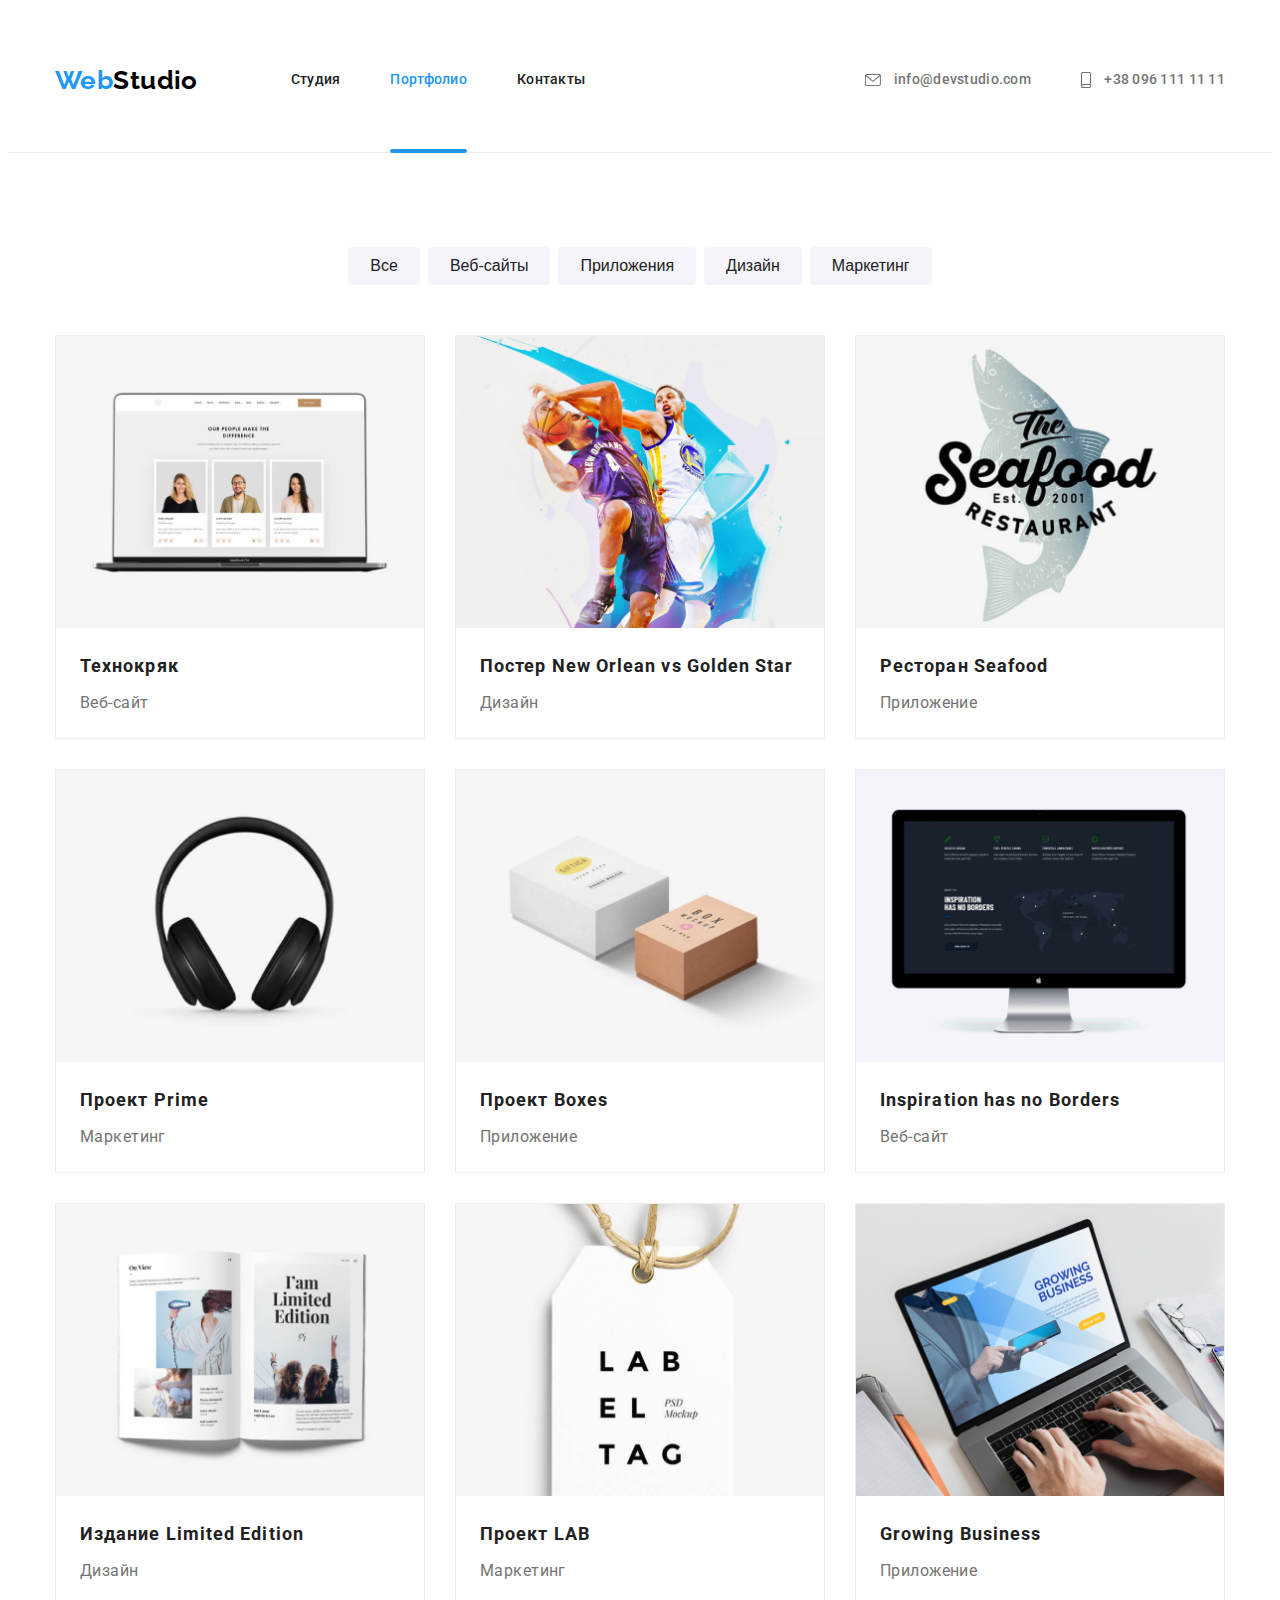
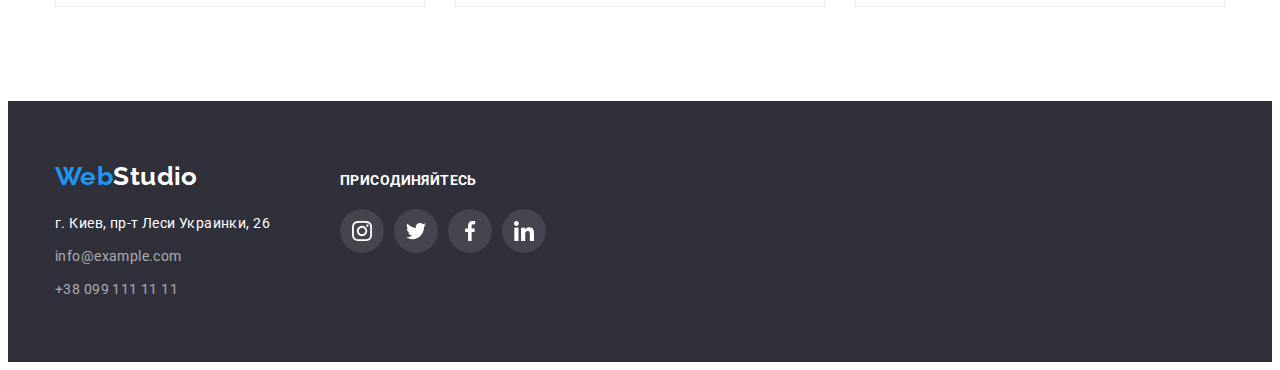
==== portfolio.html @ 83161f33 "1406" ====
<!DOCTYPE html>
<html lang="ru">
<head>
    <meta charset="UTF-8">
    <meta http-equiv="X-UA-Compatible" content="IE=edge">
    <meta name="viewport" content="width=device-width, initial-scale=1.0">
    <title>portfolio</title>

    <link href="https://fonts.googleapis.com/css2?family=Raleway:wght@700&family=Roboto:wght@400;500;700;900&display=swap" rel="stylesheet">

    <link rel="stylesheet" href="https://cdnjs.cloudflare.com/ajax/libs/modern-normalize/1.1.0/modern-normalize.min.css"
     integrity="sha512-wpPYUAdjBVSE4KJnH1VR1HeZfpl1ub8YT/NKx4PuQ5NmX2tKuGu6U/JRp5y+Y8XG2tV+wKQpNHVUX03MfMFn9Q==" crossorigin="anonymous" referrerpolicy="no-referrer" /> 
     
    <link rel="stylesheet" href="./css/style.css">
     
</head>
<body class="body">
    <header class="header">
        <div class="container container-nav">
            <nav class="header-nav" >
             <!--Навигация на другие страницы-->
                 <a href="./index.html" class="logo ">Web<Span class="logo-two ">Studio</Span></a>
                <ul class="list-cont site-nav ">
                    <li class="item ">
                        <a class="link  list" href="./index.html"> Студия </a></li>                      
                    
                    <li class="item current">
                        <a  class="link list" href="./portfolio.html"  >Портфолио</a></li>
                    
                    <li class="item">
                        <a class="link list" href=""  >Контакты</a></li>
                </ul>
            </nav>
                <ul class="list-cont site-nav">
                    <li class="cont">
                        <a href="mailto:info@devstudio.com" class="col cont-link">
                          <svg class="cont-icon"  width="16" height="12">
                            <use href="./image/icons.svg/symbol-defs.svg#icon-envelope"></use></svg>
                            info@devstudio.com</a></li>
                        
                    <li class="cont"><a href="tel:+380961111111" class=" col cont-link">
                        <svg class="cont-icon"  width="10" height="16">
                             <use href="./image/icons.svg/symbol-defs.svg#icon-phone"></use></svg>
                   
                       +38 096 111 11 11</a></li>
                </ul>
        </div>
    </header>
        
    <main>
        <section class="section">
            <div class="container">
            <!--Список работ-->
                <h1 class="visually-hidden">Список работ</h1>
                <ul class="main-btn list">
                    <li class="btn-item">
                        <button type="button" class="portfolio-btn" >Все</button></li>
                    <li class="btn-item">
                        <button type="button" class="portfolio-btn">Веб-сайты</button></li>
                    <li class="btn-item">
                        <button type="button" class="portfolio-btn">Приложения</button></li>
                    <li class="btn-item">
                        <button type="button" class="portfolio-btn">Дизайн</button></li>
                    <li class="btn-item">
                        <button type="button" class="portfolio-btn">Маркетинг</button></li>
                </ul>
            <!--Примеры и проекты-->
                <ul class="portfolio list">
                    <li class="item-potfolio">
                        <a href="/" class="img-portf" > 
                            <div class="thumb">
                            <img src="./image/img_ht2_1.jpg"  alt="Технокряк" width="370" height="294">
                                <div class="portfolio-overlay">
                                    <p> Ресурс предлагает комплексные предложения с разным уровнем функционала и сервисов. 
                                    Все это позволит посетителю получить исчерпывающие сведения о компании или частном лице.</p>
                                </div>
                            </div>                         
                                <div class="text-div">
                                    <h2 class="name-work">Технокряк</h2>
                                    <p class="name-add">Веб-сайт </p> 
                                </div>
                        </a>
                    </li>
                    <li class="item-potfolio">
                        <a href="" class="img-portf"> 
                            <div class="thumb">
                            <img  src="./image/img_ht2_2.jpg "  alt="Постер New Orlean vs Golden Star" width="370" height="294">
                            <div class="portfolio-overlay">
                                <p> Ресурс предлагает комплексные предложения с разным уровнем функционала и сервисов. 
                                Все это позволит посетителю получить исчерпывающие сведения о компании или частном лице.</p>
                            </div>
                        </div>
                            <div class="text-div">
                                <h2 class="name-work">Постер New Orlean vs Golden Star</h2>
                                <p class="name-add">Дизайн</p>
                            </div>
                        </a>
                    </li>
                    <li class="item-potfolio">
                        <a href="" class="img-portf"> 
                            <div class="thumb">
                            <img  src="./image/img_ht2_3.jpg"  alt="Ресторан Seafood" width="370" height="294">
                            <div class="portfolio-overlay">
                                <p> Ресурс предлагает комплексные предложения с разным уровнем функционала и сервисов. 
                                Все это позволит посетителю получить исчерпывающие сведения о компании или частном лице.</p>
                            </div>
                            <div class="text-div">
                                <h2 class="name-work">Ресторан Seafood</h2>
                                <p class="name-add">Приложение</p>
                            </div>
                        </div>
                    </a>
                    </li>
                    <li class="item-potfolio">
                        <a href="" class="img-portf">   
                            <div class="thumb">                            
                            <img  src="./image/img_ht2_4.jpg"  alt="Проект Prime" width="370" height="294">
                            <div class="portfolio-overlay">
                                <p> Ресурс предлагает комплексные предложения с разным уровнем функционала и сервисов. 
                                Все это позволит посетителю получить исчерпывающие сведения о компании или частном лице.</p>
                            </div>
                            <div class="text-div">
                                <h2 class="name-work">Проект Prime</h2>
                                <p class="name-add">Маркетинг</p> 
                            </div>
                        </div>
                        </a>
                    </li>
                    <li class="item-potfolio">
                        <a href="" class="img-portf">
                            <div class="thumb">                            
                            <img  src="./image/img_ht2_5.jpg"  alt="Проект Boxes" width="370" height="294">
                            <div class="portfolio-overlay">
                                <p> Ресурс предлагает комплексные предложения с разным уровнем функционала и сервисов. 
                                Все это позволит посетителю получить исчерпывающие сведения о компании или частном лице.</p>
                            </div>
                            <div class="text-div">
                                <h2 class="name-work">Проект Boxes</h2>
                                <p class="name-add">Приложение</p> 
                            </div>
                        </div>
                    </a>
                    </li>
                    <li class="item-potfolio">
                        <a href="" class="img-portf">  
                            <div class="thumb">                            
                            <img  src="./image/img_ht2_6.jpg"  alt="Inspiration has no Borders" width="370" height="294">
                            <div class="portfolio-overlay">
                                <p> Ресурс предлагает комплексные предложения с разным уровнем функционала и сервисов. 
                                Все это позволит посетителю получить исчерпывающие сведения о компании или частном лице.</p>
                            </div>
                            <div class="text-div">
                                <h2 class="name-work">Inspiration has no Borders</h2>
                                <p class="name-add">Веб-сайт</p> 
                        </div>
                    </div>
                    </a>
                    </li>
                    <li class="item-potfolio">
                        <a href="" class="img-portf">  
                            <div class="thumb">                            
                            <img  src="./image/img_ht2_7.jpg"  alt="Издание Limited Edition" width="370" height="294">
                            <div class="portfolio-overlay">
                                <p> Ресурс предлагает комплексные предложения с разным уровнем функционала и сервисов. 
                                Все это позволит посетителю получить исчерпывающие сведения о компании или частном лице.</p>
                            </div>
                            <div class="text-div">
                                <h2 class="name-work">Издание Limited Edition</h2>
                                <p class="name-add">Дизайн</p>
                            </div>
                        </div>
                        </a>
                    </li>
                    <li class="item-potfolio">
                        <a href="" class="img-portf">  
                            <div class="thumb">                            
                            <img  src="./image/img_ht2_8.jpg"  alt="Проект LAB" width="370" height="294">
                            <div class="portfolio-overlay">
                                <p> Ресурс предлагает комплексные предложения с разным уровнем функционала и сервисов. 
                                Все это позволит посетителю получить исчерпывающие сведения о компании или частном лице.</p>
                            </div>
                            <div class="text-div">
                                <h2 class="name-work">Проект LAB</h2>
                                <p class="name-add">Маркетинг</p> 
                            </div>
                            </div>
                        </a>
                    </li>
                    <li class="item-potfolio">
                        <a href="" class="img-portf">  
                            <div class="thumb">                            
                            <img  src="./image/img_ht2_9.jpg"  alt="Growing Business" width="370" height="294">
                            <div class="portfolio-overlay">
                                <p> Ресурс предлагает комплексные предложения с разным уровнем функционала и сервисов. 
                                Все это позволит посетителю получить исчерпывающие сведения о компании или частном лице.</p>
                            </div>
                            </div>
                            <div class="text-div">
                                <h2 class="name-work">Growing Business</h2>
                                <p class="name-add">Приложение</p> 
                            </div>
                    </a>
                    </li>
                </ul>
            </div>
        </section>
        
       
    </main>
   <!--Подвал страницы-->
       <footer class="footer">
        <div class="container">
             <div class="footer-left">
                <a class="logo-foot" href="/" >Web<Span class="logo-thre">Studio</Span></a>
                  <address>
                     <ul class="foot list">
                         <li class="foot-item foot-one"><a href="https://goo.gl/maps/aNRmM5jgGCXuYNQ1A" target="_blank" rel="noopener nofollow noreferrer"
                          class="footer-link link">г. Киев, пр-т Леси Украинки, 26</a></li>
                         <li class="cont-link foot-item"><a class="cont-add" href="mailto:info@example.com" >info@example.com</a></li>
                         <li class="cont-link foot-item"><a class="cont-add" href="tel:+380991111111" >+38 099 111 11 11</a></li>          
                     </ul>
                 </address> 
             </div>
             <div class="footer-right">
                 <h3 class="footer-title">ПРИСОДИНЯЙТЕСЬ</h3>
                 <ul class="footer-soc-list list">
                     <li class="footer-soc-link">
                         <svg class="footer-soc-icon" width="20" height="20">
                             <use href="./image/icons.svg/symbol-defs.svg#icon-instagram"></use>
                         </svg>
                     </li>
                     <li class="footer-soc-link">
                         <svg class="footer-soc-icon" width="20" height="20">
                             <use href="./image/icons.svg/symbol-defs.svg#icon-twitter"></use>
                         </svg>
                     </li>
                     <li class="footer-soc-link">
                         <svg class="footer-soc-icon" width="20" height="20">
                             <use href="./image/icons.svg/symbol-defs.svg#icon-fb"></use>
                         </svg>
                     </li>
                     <li class="footer-soc-link">
                         <svg class="footer-soc-icon" width="20" height="20">
                             <use href="./image/icons.svg/symbol-defs.svg#icon-linkedin"></use>
                         </svg>
                     </li>
                 </ul>
                 
             </div>
        </div>
       
     </footer>
</body>
</html>
---- css/style.css ----
:root {
    --main-title-color:#212121;
    --two-title-color:#FFFFFF;
    --main-btn-color:#FFFFFF;
    --accent-color:#2196F3;
    --primary-text-color:#757575;
    --foot-cont:rgba(255, 255, 255, 0.6);
    --effect-color: #2F303A;
    --btn-comand:#F5F4FA ;
    --card-portfol:#eeeeee;
}
li {
    list-style-type: none;
}

ul {
    margin: 0;
    padding: 0;
    list-style: none;
}

img {
    display: block;
    max-width: 100%;
    height: auto;
    
}

h1, h2, h3, h4, h5, h6, p {
    margin-top: 0;
    margin-bottom: 0;
}

html {
    box-sizing: border-box;
}

*,
*::before,
*::after {
    box-sizing: inherit;
}
    
.body {
    font-family: "Roboto", sans-serif;
    letter-spacing: 0.03em;
    font-size: 14px;
    color: var(--main-title-color);
    background-color: var(--main-btn-color);
 }

.header{
    background: var(--main-btn-color);
    list-style-type: none;
    border-bottom: 1px solid #ECECEC;
    
}
a {
    text-decoration: none;
    font-style: normal;}

.logo {
    font-family:'Raleway', sans-serif;
    font-weight:700;
    font-size: 26px;
    line-height: 1.19; 
    color: var(--accent-color);
    margin-right: 93px;
    
}
.logo-two {
    color: black;
}
.logo-thre{
    color:var(--two-title-color);
}

.list{
    /*text-decoration: none;*/
    margin: 0px;
   /* list-style: none;*/
    
}
.list-cont{
    font-weight: 500;
    line-height: 1.14;
    letter-spacing: 0.02em;
    text-decoration: none;
    margin: 0px;
}
.item{
    color:var(--main-title-color);
    margin: 0px;
    padding-top: 32px;
    padding-bottom: 32px;
}

.site-nav .link.current {
    position: relative;
    color: var(--accent-text-color);
}
.site-nav .link.current::after {
    content: '';
    position: absolute;
    width: 100%;
    height: 4px;
    background-color: var(--accent-text-color);
    border-radius: 2px;
    left: 0;
    bottom: 0;
  }
  
  .site-nav .link {
    display: block;
    padding-top: 32px;
    padding-bottom: 32px;
    color: var(--primary-text-colour);
    font-weight: 500;
    font-size: 14px;
    line-height: 1.14;
    letter-spacing: 0.02em;
    transition: color var(--timing-function) var(--cubic);
}

/*сыслку делаем синей и основной*/
.item:hover,
.item:focus,
.current {
    color: var(--accent-color);
    position: relative;
}

.current::after {
    content: "";
    position: absolute;
    left: 0;
    bottom: -1px;
    width: 100%;
    height: 4px;
    background: var(--accent-color);
    border-radius: 2px;
}
.col-one{
    color: var(--accent-color);
}
.col {
    color: var(--primary-text-color) ;
}

/*спрятали заголовок список работ*/
.visually-hidden {
    position: absolute;
    white-space: nowrap;
    width: 1px;
    height: 1px;
    overflow: hidden;
    border: 0;
    padding: 0;
    clip: rect(0 0 0 0);
    clip-path: inset(50%);
    margin: -1px;
}

.main-effect { 
    /*background-color:var(--effect-color);*/
    background-image: linear-gradient( to right, rgba(47, 48, 58, 0.4), 
    rgba(47, 48, 58, 0.4)) ,
    url(../image/hero.svg);
    background-repeat: no-repeat;
    background-position: center;
    background-size: cover;
    padding: 200px 0px;
    margin:0 auto;
    text-align: center;   
    max-width: 1600px;
    height: 600px;
}
.main-head{
    font-weight: 900;
    font-size: 44px;
    line-height: 1.36;
    letter-spacing: 0.06em;
    color: var(--two-title-color);
    margin-bottom: 30px;
}
.hero-btn {
    background: #2196f3;
    box-shadow: 0px 4px 4px rgb(0 0 0 / 15%);
    border-radius: 4px;
    border: none;
    font-family: 'Roboto';
    font-style: normal;
    font-weight: 700;
    font-size: 16px;
    line-height: 1.87;
    letter-spacing: 0.06em;
    cursor: pointer;
    width: 200px;
    height: 50px;
    color: var(--two-title-color);
   
}
.btn-item{
    font-weight: 700;
    font-size: 16px;
    line-height: 1.87;
    letter-spacing: 0.06em;
    color:var(--two-title-color);
    text-align: center;
}
.btn-item:not(:last-child) {
padding-right: 8px;}

.main-btn {
    list-style: none;
    display: flex;
    justify-content: center;
    margin-bottom: 50px;
} 

.cursor:hover
.cursor:focus {
    box-shadow: 0px 4px 4px 0px #00000026;
}
.type-name{
    font-weight: 700;
    font-size: 14px;
    line-height: 1.14;
    letter-spacing: 0.03em;
    color:var(--main-title-color);  
    margin-bottom: 10px;
   /* margin: 0 auto;*/
}
.type-text {
    font-size: 14px;
    line-height: 1.71;
    color: var(--primary-text-color);
    width: 270px;
}
.task,  .comand, .client {
    font-weight: 700;
    font-size: 36px;
    line-height: 1.17;
    color: var(--main-title-color);
    /*text-align: center;*/
}
.back {
    background-color: var(--btn-comand);
}

.comand-name {
    font-weight: 500;
    font-size: 16px;
    line-height: 1.18; 
    color: var(--main-title-color);
    margin-bottom: 10px;
    text-align: center;
    /*margin: 0px;*/
}
.comand-position {
    font-size: 16px;
    line-height: 1.18;
    color: var(--primary-text-color);
    margin-bottom: 16px;
}

.cont-link:hover ,
.cont-link:focus{
    color: var(--accent-color);
}
.button {
    cursor: pointer;}


.name-add{
    font-size: 16px;
    line-height: 1.87;
    color: var(--primary-text-color);
    /*margin: 0px;*/
}
.name-work{
    font-weight: 700;
    font-size: 18px;
    line-height: 2;
    letter-spacing: 0.06em;
    color: var(--main-title-color);
    /*margin: 0px;*/
    margin-bottom: 4px;
}
.name-button{
    font-weight: 500;
    font-size: 16px;
    line-height: 1.62;
    color: var(--main-title-color);
    cursor: pointer;
    background-color: var(--btn-comand);
    border-radius: 4px;
    padding: 6px 22px;
}
.name-button:hover,
.name-button:focus {
background-color: var(--accent-color);
color:var(--two-title-color);
}


.logo-footer span {
    color:var(--main-title-color);
}

.adress {
    font-style: normal;
    line-height: 1.71;
    color: var(--accent-color);
}

.adress-contact {
    line-height: 1.71;   
    color: var(--primary-text-color);
}
.style{
    font-style:normal; /*убрали курсив*/
}
.footer{
    background-color:var(--effect-color);
  /*  padding:0px 0;
    margin:0px ; */
    padding-top: 60px;
    padding-bottom: 60px;
}
.footer .container{
    display: flex;
    align-items: baseline;
}

.foot{
    /*font-size: 14px;*/
    line-height: 1.71;
    text-decoration: none;
}
.footer-link {
    color: var(--two-title-color);
}
.logo-foot{
    font-family:'Raleway', sans-serif;
    font-weight:700;
    font-size: 26px;
    line-height: 1.19; 
    color: var(--accent-color);
}
.cont-add{
    color:var(--foot-cont);
    margin: 0px;
    /*margin-bottom: 20px;*/
}
.container{
    width: 1200px;
    margin: 0 auto;
    margin-left: auto;
    margin-right: auto;
    /*align-items: center;*/
    padding-left: 15px;
    padding-right: 15px;
}
.container-nav{
    display: flex;
}
.header-nav{
    display: flex;
    align-items: center;
    margin-right: auto;
}
.site-nav{
    display: flex;
    align-items: center;
    padding: 0px;
    margin: 0px;
}

.header-link {
    position: relative;
}

.header-link.current::after {
    content: '';
    position: absolute;
    left: 0;
    bottom: 0;
    display: block;
    width: 100%;
    height: 4px;
    background-color: var(--accent-color);
    border-radius: 2px;
    /* transition-property: opacity; */
    /* transition-property: transform;
    transition-duration: 250ms;
    transition-timing-function: cubic-bezier(0.4, 0, 0.2, 1); */
    /* opacity: 0; */
    /* transform: scaleX(0) */
}
.item:not(:last-child) {
    margin-right: 50px;
}
.cont{
    margin-top: 32px;
    margin-bottom: 32px;
    /*padding-left: 40px;*/
}
.cont+.cont{ 
    margin-left: 50px;
}
ul {
    display: block;
    list-style-type: disc;
    margin-block-start: 1em;
    margin-block-end: 1em;
    margin-inline-start: 0px;
    margin-inline-end: 0px;
   /* padding-inline-start: 40px;*/
}
.section{
    display: block;
    padding-top: 94px;
    padding-bottom: 94px;
}
.card-set{
    /*padding: 0;
    margin: 0;
    list-style: none;*/
    display: flex;
}
.aside-item:not(:last-child) {
    margin-right: 30px;
}
.aside-icon{
    width: 270px;
    height: 120px;
    background-color: #F5F4FA;
    margin-bottom: 30px;
    display: flex;
    align-items: center;
    justify-content: center;
}

.section-about{
    padding-top: 0px;
}
.about-task{
    margin: 0px;
    margin-bottom: 50px;
    text-align: center;
    margin-left:auto ;
    margin-right:auto;
}
.about-img {
    display: flex;
     padding-inline-start: 0;
    justify-content: space-between;
}
.list-img:not(:last-child) {
    margin-right: 30px;
    display: flex;
}

.list-img {
    position: relative;
}
 
.about-item-text {
    position: absolute;
    bottom: 0;
    left: 0;
    width: 100%;
    height: 70px;
    padding-top: 27px;
    padding-bottom: 27px;
    background-color: rgba(47, 48, 58, 0.8);
    font-weight: 700;
    text-align: center;
    text-transform: uppercase;
    color:var(--two-title-color);
}
.team{
    background-color:var(--btn-comand);
}

.comand{
    margin: 0;
    margin-bottom: 50px;
}
.comand-about{
    /*margin-left:auto ;
    margin-right:auto;*/
    text-align: center
}
.comand-list {
    display: flex;
    /*margin: 0;*/
    padding-inline-start: 0px;
}

.team-list:not(:last-child) {
    margin-right: 30px;

}
.photo-team {
    display: block;
    height: auto;}
.team-div{
    padding-top: 30px;
    padding-bottom: 30px;
}
.team-img{
    background:var(--two-title-color);
    box-shadow: 0px 1px 3px rgb(0 0 0 / 12%), 0px 1px 1px rgb(0 0 0 / 14%), 0px 2px 1px rgb(0 0 0 / 20%);
    border-radius: 0px 0px 4px 4px;
    text-align: center;
     /*border: 1px solid #c5c5c5;
    border-top: 0px;*/
}
.team-soc-link:hover,
.team-soc-link:focus {
    background-color: var(--accent-color);
    fill: var(--text-white);
}


.foot-one{
    margin-top: 20px;}

.foot-item:not(:last-child) {
    margin-bottom: 9px;}

/* ---------------PORTFOLIO_____*/
.portfolio{
    display: flex;
    flex-wrap: wrap;
    padding-inline-start: 0;
    margin-right:-30px;
    margin-bottom:-30px;
}
.btn-item {
    padding: 0;
}
.item-potfolio{
    /*position: relative;*/
    display: flex;
    width: 370px;
    height: 404px;
    left: 215px;
    top: 262px;
    
    background: var(--two-title-color);
    border: 1px solid var(--card-portfol);
}

.item-potfolio{
    margin-right: 30px;
    margin-bottom: 30px;   
    transition-property: box-shadow;
    transition-duration: 250ms;
    transition-timing-function: cubic-bezier(0.4, 0, 0.2, 1);
}

.img-portf{
    width: 100%;
}
.thumb {
    display: block;
    position: relative;
    overflow: hidden;
}

.portfolio-overlay{
    position: absolute;
    top: 0;
    left: 0;
    width: 100%;
    height: 100%;
    padding: 63px 24px;
    display: flex;
    align-items: center;
    justify-content: center;
    font-weight: 400;
    font-size: 18px;
    line-height: 1.56;
    color: var(--main-btn-color);
    background-color: hsla(207, 90%, 54%, 0.9);
    transform: translateY(100%);
    transition: transform 250ms cubic-bezier(0.4, 0, 0.2, 1);
}
.img-portf:focus .portfolio-overlay,
.img-portf:hover .portfolio-overlay{
    transform: translateY(0);
}


.text-div{
    padding: 20px 24px;
}
.portfolio-btn{
    font-weight: 500;
    font-size: 16px;
    line-height: 1.62;
    color: var(--main-title-color);
    cursor: pointer;
    background-color: var(--btn-comand);
    border-radius: 4px;
    padding: 6px 22px;
    border: none;
}
.portfolio-btn:hover,
.portfolio-btn:focus {
background-color: var(--accent-color);
color:var(--two-title-color);
}

.item-potfolio:hover {

box-shadow: 0px 1px 1px rgba(0, 0, 0, 0.12),
        0px 4px 4px rgba(0, 0, 0, 0.06),
        1px 4px 6px rgba(0, 0, 0, 0.16);;

}
.portfolio-projects-link img {
    display: block;
}


/*------4-----*/
.client-title{
    font-weight: 700;
    font-size: 36px;
    line-height: 1.16;
    text-align: center;
    color: var(--main-title-color);
}

.client-list{
    display: flex;
    padding-inline-start: 0;
    justify-content: center;
}
.client-item:not(:last-child){
   margin-right: 30px; 
}
.client-link{
    width: 170px;
    height: 92px;
    display: flex;
    align-items: center;
    justify-content: center;
    border: 1px solid #afb1b8;
    border-radius: 4px;
    cursor: pointer;
    fill: #AFB1B8;;
}

.client-link:hover,
.client-link:focus{
    border: 1px solid #2196F3;
    fill: #2196F3;
}

.cont-icon{
    /*display: block;*/
    margin-right: 10px;
    fill:currentColor;
}
/*-----------4 HT------*/
.team-soc-list {
    display: flex;
    justify-content: center;
}
.team-soc-item {
    margin-right: 10px;
    background-color: rgba(255, 255, 255, 0.1);
    border-radius: 50%;
}

.team-soc-item {
    width: 44px;
    height: 44px;
    margin-right: 10px;
}

.team-soc-link {
    width: 44px;
    height: 44px;
    border-radius: 50%;
    display: flex;
    align-items: center;
    justify-content: center;
    fill: #AFB1B8;
}

.team-soc-link:not(:last-child){
    margin-right: 10px;
}

.team-soc-link:hover,.team-soc-icon:hover,
.team-soc-link:focus,.team-soc-icon:focus{
   background-color:  #2196F3;
    fill:var(--main-btn-color)
}

.cont-icon {
    vertical-align: middle;
    margin-right: 10px;
    fill: currentColor;
}

.client-item {
    flex-basis: calc(100% / 6 - 30px);
}
.footer-right {
    margin-left: 70px;
}

.footer-title {
    font-style: normal;
    font-weight: 700;
    font-size: 14px;
    line-height: 1.14;
    letter-spacing: 0.03em;
    text-transform: uppercase;
    color: var(--two-title-color);
    margin-bottom: 20px;
}
.footer-soc-list {
    display: flex;
}
.footer-soc-item {
    width: 44px;
    height: 44px;
    margin-right: 10px;
    background-color: rgba(255, 255, 255, 0.1);
    border-radius: 50%;
}

.footer-soc-link:hover,
.footer-soc-link:focus {
    background-color:var(--accent-color);
    cursor: pointer;
  
}
.footer-soc-item {
    width: 44px;
    height: 44px;
    margin-right: 10px;
}
.footer-soc-link {
    width: 44px;
    height: 44px;
    border-radius: 50%;
    display: flex;
    align-items: center;
    justify-content: center;
    fill: var(--main-btn-color);
    background-color: rgba(255, 255, 255, 0.1);
        ;
}
.footer-soc-link:not(:last-child)
 {
    margin-right: 10px;
}
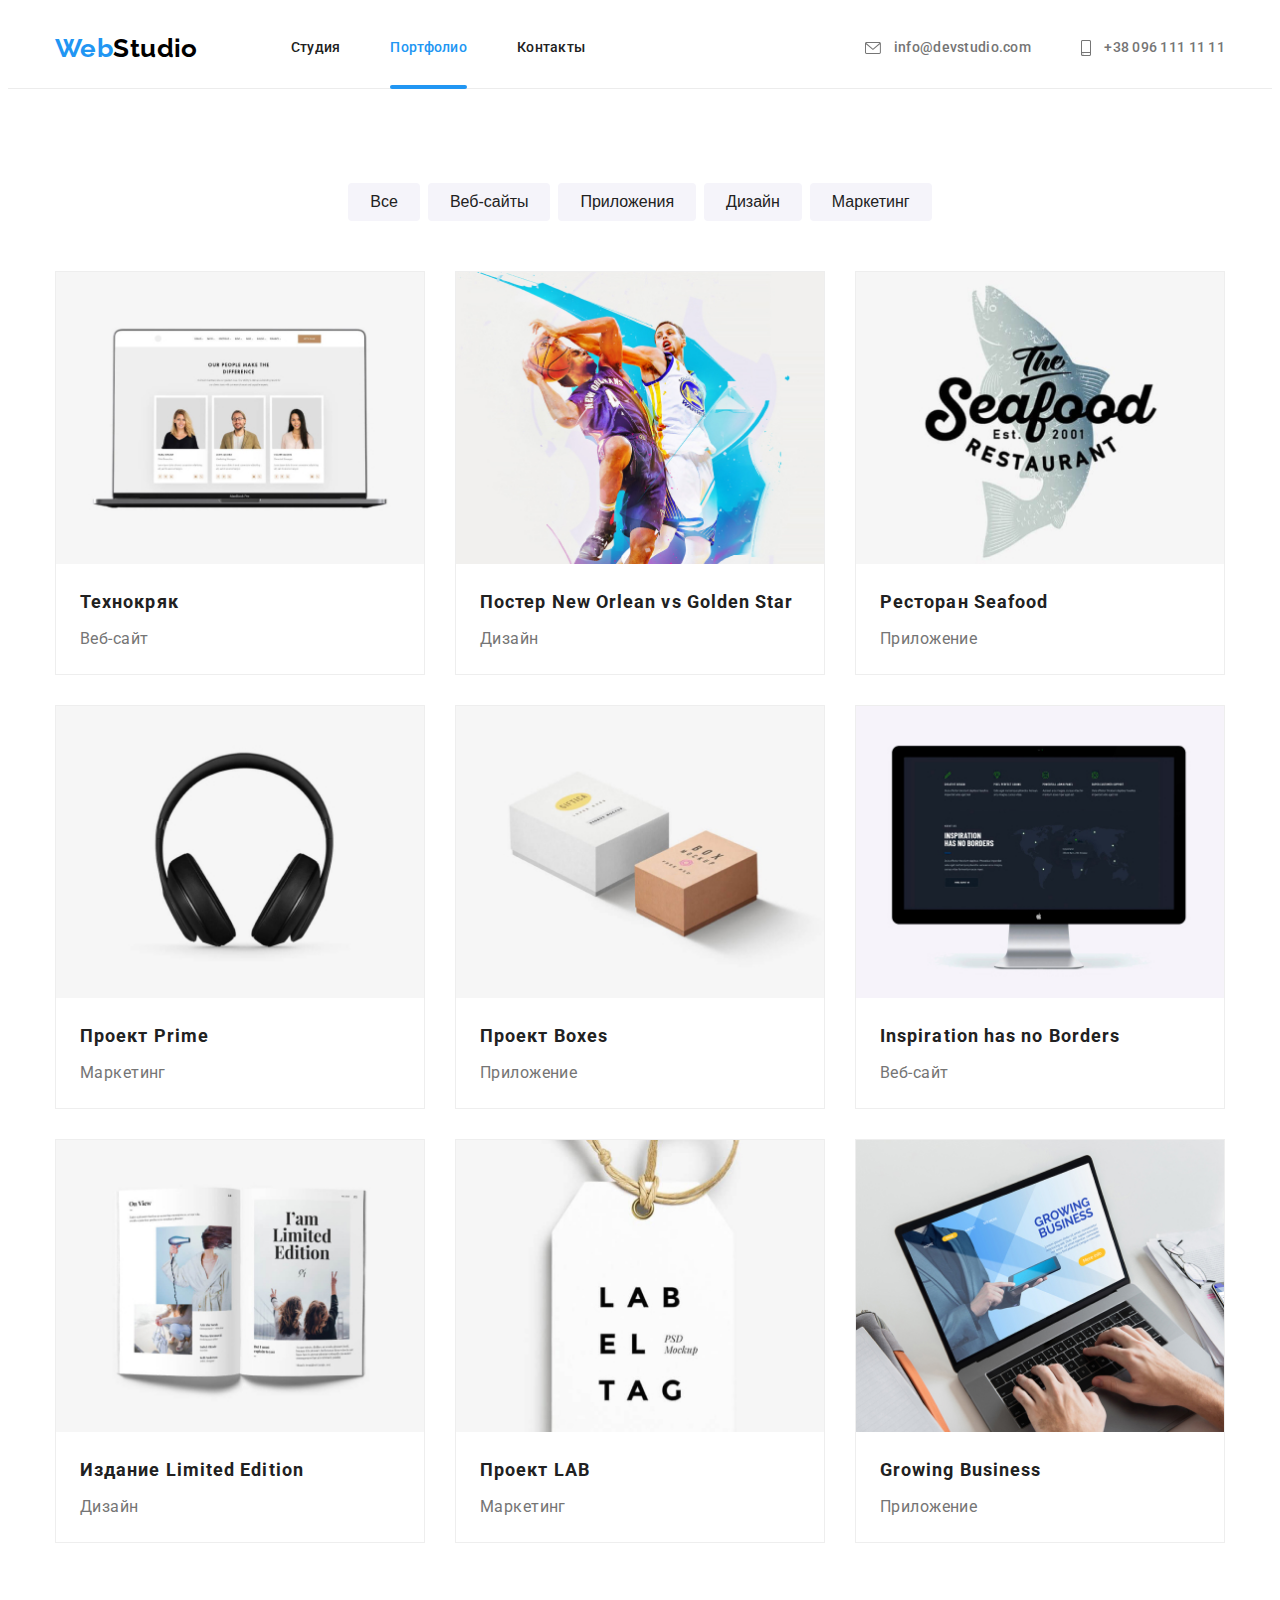
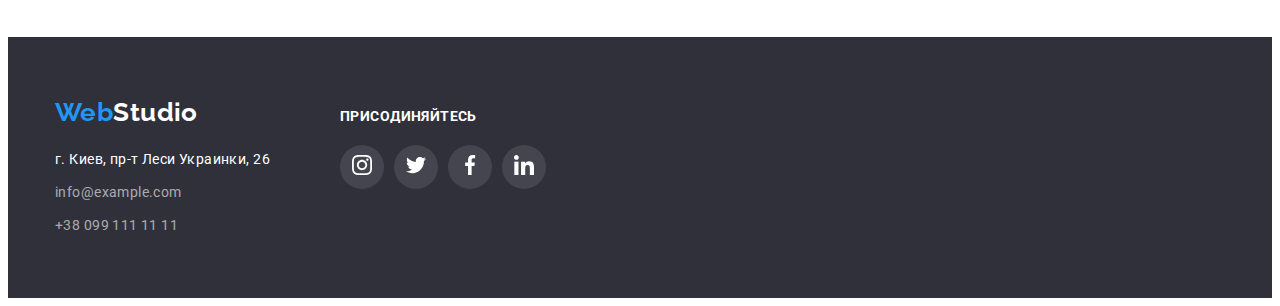
==== commit 1ea502d0: "19061" ====
--- a/portfolio.html
+++ b/portfolio.html
@@ -104,12 +104,12 @@
                                 <p> Ресурс предлагает комплексные предложения с разным уровнем функционала и сервисов. 
                                 Все это позволит посетителю получить исчерпывающие сведения о компании или частном лице.</p>
                             </div>
+                        </div>
                             <div class="text-div">
                                 <h2 class="name-work">Ресторан Seafood</h2>
                                 <p class="name-add">Приложение</p>
                             </div>
-                        </div>
-                    </a>
+                      </a>
                     </li>
                     <li class="item-potfolio">
                         <a href="" class="img-portf">   
@@ -119,11 +119,12 @@
                                 <p> Ресурс предлагает комплексные предложения с разным уровнем функционала и сервисов. 
                                 Все это позволит посетителю получить исчерпывающие сведения о компании или частном лице.</p>
                             </div>
+                        </div>
                             <div class="text-div">
                                 <h2 class="name-work">Проект Prime</h2>
                                 <p class="name-add">Маркетинг</p> 
                             </div>
-                        </div>
+                        
                         </a>
                     </li>
                     <li class="item-potfolio">
@@ -134,11 +135,12 @@
                                 <p> Ресурс предлагает комплексные предложения с разным уровнем функционала и сервисов. 
                                 Все это позволит посетителю получить исчерпывающие сведения о компании или частном лице.</p>
                             </div>
+                        </div>
                             <div class="text-div">
                                 <h2 class="name-work">Проект Boxes</h2>
                                 <p class="name-add">Приложение</p> 
                             </div>
-                        </div>
+                       
                     </a>
                     </li>
                     <li class="item-potfolio">
@@ -149,11 +151,12 @@
                                 <p> Ресурс предлагает комплексные предложения с разным уровнем функционала и сервисов. 
                                 Все это позволит посетителю получить исчерпывающие сведения о компании или частном лице.</p>
                             </div>
+                        </div>
                             <div class="text-div">
                                 <h2 class="name-work">Inspiration has no Borders</h2>
                                 <p class="name-add">Веб-сайт</p> 
-                        </div>
-                    </div>
+                            </div>
+                    
                     </a>
                     </li>
                     <li class="item-potfolio">
@@ -164,11 +167,12 @@
                                 <p> Ресурс предлагает комплексные предложения с разным уровнем функционала и сервисов. 
                                 Все это позволит посетителю получить исчерпывающие сведения о компании или частном лице.</p>
                             </div>
+                        </div>
                             <div class="text-div">
                                 <h2 class="name-work">Издание Limited Edition</h2>
                                 <p class="name-add">Дизайн</p>
                             </div>
-                        </div>
+                        
                         </a>
                     </li>
                     <li class="item-potfolio">
@@ -179,11 +183,12 @@
                                 <p> Ресурс предлагает комплексные предложения с разным уровнем функционала и сервисов. 
                                 Все это позволит посетителю получить исчерпывающие сведения о компании или частном лице.</p>
                             </div>
+                        </div>
                             <div class="text-div">
                                 <h2 class="name-work">Проект LAB</h2>
                                 <p class="name-add">Маркетинг</p> 
                             </div>
-                            </div>
+                        
                         </a>
                     </li>
                     <li class="item-potfolio">
@@ -194,7 +199,7 @@
                                 <p> Ресурс предлагает комплексные предложения с разным уровнем функционала и сервисов. 
                                 Все это позволит посетителю получить исчерпывающие сведения о компании или частном лице.</p>
                             </div>
-                            </div>
+                        </div>
                             <div class="text-div">
                                 <h2 class="name-work">Growing Business</h2>
                                 <p class="name-add">Приложение</p> 
@@ -225,27 +230,34 @@
                  <h3 class="footer-title">ПРИСОДИНЯЙТЕСЬ</h3>
                  <ul class="footer-soc-list list">
                      <li class="footer-soc-link">
-                         <svg class="footer-soc-icon" width="20" height="20">
-                             <use href="./image/icons.svg/symbol-defs.svg#icon-instagram"></use>
-                         </svg>
-                     </li>
-                     <li class="footer-soc-link">
-                         <svg class="footer-soc-icon" width="20" height="20">
-                             <use href="./image/icons.svg/symbol-defs.svg#icon-twitter"></use>
-                         </svg>
-                     </li>
-                     <li class="footer-soc-link">
-                         <svg class="footer-soc-icon" width="20" height="20">
-                             <use href="./image/icons.svg/symbol-defs.svg#icon-fb"></use>
-                         </svg>
-                     </li>
-                     <li class="footer-soc-link">
-                         <svg class="footer-soc-icon" width="20" height="20">
-                             <use href="./image/icons.svg/symbol-defs.svg#icon-linkedin"></use>
-                         </svg>
+                        <a href="" class="social-link">
+                            <svg class="footer-soc-icon" width="20" height="20">
+                                <use href="./image/icons.svg/symbol-defs.svg#icon-instagram"></use>
+                            </svg>
+                        </a>
+                     </li>
+                     <li class="footer-soc-link">
+                        <a href="" class="social-link">
+                            <svg class="footer-soc-icon" width="20" height="20">
+                                <use href="./image/icons.svg/symbol-defs.svg#icon-twitter"></use>
+                            </svg>
+                        </a>
+                     </li>
+                     <li class="footer-soc-link">
+                        <a href="" class="social-link">
+                            <svg class="footer-soc-icon" width="20" height="20">
+                                <use href="./image/icons.svg/symbol-defs.svg#icon-fb"></use>
+                            </svg>
+                        </a>
+                     </li>
+                     <li class="footer-soc-link">
+                        <a href="" class="social-link">                    
+                            <svg class="footer-soc-icon" width="20" height="20">
+                               <use href="./image/icons.svg/symbol-defs.svg#icon-linkedin"></use>
+                            </svg>
+                        </a>
                      </li>
                  </ul>
-                 
              </div>
         </div>
        
--- a/css/style.css
+++ b/css/style.css
@@ -9,7 +9,19 @@
     --effect-color: #2F303A;
     --btn-comand:#F5F4FA ;
     --card-portfol:#eeeeee;
-}
+
+    --box-shadow--accent: 0px 4px 4px rgba(0, 0, 0, 0.25);
+    
+    --set-gap: 30px;
+    --card-shadow: 0px 1px 3px rgba(0, 0, 0, 0.12), 0px 1px 1px rgba(0, 0, 0, 0.14), 0px 2px 1px rgba(0, 0, 0, 0.2);
+    --timing-duration: 250ms;
+    --time-function: cubic-bezier(0.4, 0, 0.2, 1);    
+    --transition-timing-function: cubic-bezier(0.4, 0, 0.2, 1);
+
+
+
+}
+
 li {
     list-style-type: none;
 }
@@ -54,8 +66,8 @@
     background: var(--main-btn-color);
     list-style-type: none;
     border-bottom: 1px solid #ECECEC;
-    
-}
+}
+
 a {
     text-decoration: none;
     font-style: normal;}
@@ -92,15 +104,15 @@
 .item{
     color:var(--main-title-color);
     margin: 0px;
-    padding-top: 32px;
-    padding-bottom: 32px;
+    /*padding-top: 32px;
+    padding-bottom: 32px;*/
 }
 
 .site-nav .link.current {
     position: relative;
     color: var(--accent-text-color);
 }
-.site-nav .link.current::after {
+.header-link.current::after .link.current::after {
     content: '';
     position: absolute;
     width: 100%;
@@ -108,7 +120,7 @@
     background-color: var(--accent-text-color);
     border-radius: 2px;
     left: 0;
-    bottom: 0;
+    bottom: -32px;
   }
   
   .site-nav .link {
@@ -121,6 +133,7 @@
     line-height: 1.14;
     letter-spacing: 0.02em;
     transition: color var(--timing-function) var(--cubic);
+    transition: color 250ms var(--time-function);
 }
 
 /*сыслку делаем синей и основной*/
@@ -146,6 +159,8 @@
 }
 .col {
     color: var(--primary-text-color) ;
+    padding-top: 32px;
+    padding-bottom: 32px;
 }
 
 /*спрятали заголовок список работ*/
@@ -209,6 +224,7 @@
     color:var(--two-title-color);
     text-align: center;
 }
+
 .btn-item:not(:last-child) {
 padding-right: 8px;}
 
@@ -403,10 +419,11 @@
     margin-right: 50px;
 }
 .cont{
-    margin-top: 32px;
-    margin-bottom: 32px;
+    margin-top: 0px;
+    margin-bottom: 0px;
     /*padding-left: 40px;*/
 }
+
 .cont+.cont{ 
     margin-left: 50px;
 }
@@ -516,9 +533,8 @@
     box-shadow: 0px 1px 3px rgb(0 0 0 / 12%), 0px 1px 1px rgb(0 0 0 / 14%), 0px 2px 1px rgb(0 0 0 / 20%);
     border-radius: 0px 0px 4px 4px;
     text-align: center;
-     /*border: 1px solid #c5c5c5;
-    border-top: 0px;*/
-}
+}
+
 .team-soc-link:hover,
 .team-soc-link:focus {
     background-color: var(--accent-color);
@@ -542,6 +558,12 @@
 }
 .btn-item {
     padding: 0;
+}
+.portfolio-btn:hover {
+    box-shadow: 0px 1px 1px rgba(0, 0, 0, 0.12),
+    0px 4px 4px rgba(0, 0, 0, 0.06),
+    1px 4px 6px rgba(0, 0, 0, 0.16);;
+    
 }
 .item-potfolio{
     /*position: relative;*/
@@ -558,9 +580,9 @@
 .item-potfolio{
     margin-right: 30px;
     margin-bottom: 30px;   
-    transition-property: box-shadow;
+    /*transition-property: box-shadow;
     transition-duration: 250ms;
-    transition-timing-function: cubic-bezier(0.4, 0, 0.2, 1);
+    transition-timing-function: cubic-bezier(0.4, 0, 0.2, 1);*/
 }
 
 .img-portf{
@@ -587,7 +609,7 @@
     line-height: 1.56;
     color: var(--main-btn-color);
     background-color: hsla(207, 90%, 54%, 0.9);
-    transform: translateY(100%);
+    transform: translateY(101%);
     transition: transform 250ms cubic-bezier(0.4, 0, 0.2, 1);
 }
 .img-portf:focus .portfolio-overlay,
@@ -609,6 +631,8 @@
     border-radius: 4px;
     padding: 6px 22px;
     border: none;
+    transition: background-color 250ms var(--time-function), color 250ms var(--time-function), box-shadow 250ms var(--time-function);
+    box-shadow 250ms var(--time-function);
 }
 .portfolio-btn:hover,
 .portfolio-btn:focus {
@@ -617,7 +641,6 @@
 }
 
 .item-potfolio:hover {
-
 box-shadow: 0px 1px 1px rgba(0, 0, 0, 0.12),
         0px 4px 4px rgba(0, 0, 0, 0.06),
         1px 4px 6px rgba(0, 0, 0, 0.16);;
@@ -654,7 +677,9 @@
     border: 1px solid #afb1b8;
     border-radius: 4px;
     cursor: pointer;
-    fill: #AFB1B8;;
+    fill: #AFB1B8;
+    transition: color 250ms cubic-bezier(0.4, 0, 0.2, 1), border-color 250ms cubic-bezier(0.4, 0, 0.2, 1);
+    
 }
 
 .client-link:hover,
@@ -677,6 +702,7 @@
     margin-right: 10px;
     background-color: rgba(255, 255, 255, 0.1);
     border-radius: 50%;
+    
 }
 
 .team-soc-item {
@@ -693,6 +719,10 @@
     align-items: center;
     justify-content: center;
     fill: #AFB1B8;
+    transition: color var(--timing-duration) 
+    var(--transition-timing-function), 
+    background-color var(--timing-duration) 
+    var(--transition-timing-function);
 }
 
 .team-soc-link:not(:last-child){
@@ -759,9 +789,93 @@
     justify-content: center;
     fill: var(--main-btn-color);
     background-color: rgba(255, 255, 255, 0.1);
-        ;
+    transition: background-color var(--timing-duration) var(--transition-timing-function);
+
 }
 .footer-soc-link:not(:last-child)
  {
     margin-right: 10px;
-}+}
+
+/*.social-link {
+    display: flex;
+    justify-content: center;
+    align-items: center;
+    color: inherit;
+    width: 100%;
+    height: 100%;
+    border-radius: 50%;
+    transition: background-color var(--timing-duration) var(--transition-timing-function);
+}*/
+
+/*Модальное окно*/
+
+.backdrop {
+    width: 100%;
+    height: 100%;
+    background: rgba(0, 0, 0, 0.2);
+    position: fixed;
+    top: 0;
+    transition: opacity var(--transition-duration)
+     var(--transition-timing-function),
+      visibility var(--transition-duration) var(--transition-timing-function);
+      z-index: 1;
+}
+.is-hidden {
+    visibility: hidden;
+    opacity: 0;
+    pointer-events: none;
+}
+.backdrop.is-hidden .modal {
+    transform: translate(-90%, 90%) scale(0) rotate(-360deg);
+    opacity: 0.2;
+}
+
+/*.no-scroll {
+    overflow: hidden;
+  }
+*/
+.modal {
+/*абсолют спозиционировали*/
+    position: absolute;
+    top: 50%;
+    left: 50%;
+    transform: translate(-50%, -50%) scale(1) rotate(0);
+
+    width: 528px;
+    min-height: 581px;
+    background: #ffffff;
+    box-shadow: 0px 1px 3px rgba(0, 0, 0, 0.12), 0px 1px 1px rgba(0, 0, 0, 0.14),
+      0px 2px 1px rgba(0, 0, 0, 0.2);
+    border-radius: 4px;
+    padding: 40px;
+
+    transition: opacity 250ms var(--time-function),transform 250ms var(--time-function),visibility 250ms var(--time-function);
+}
+  .modal-btn  {
+    display: flex;
+    position: absolute;
+    top: 8px;
+    right: 8px;
+    justify-content: center;
+    align-items: center;
+    cursor: pointer;
+    padding: 9px;
+    border-radius: 50%;
+    border: 1px solid rgba(0, 0, 0, 0.1);
+    background: #fff;
+   
+    /*анимация*/
+    transition-duration: 1000ms;
+    transition-timing-function: cubic-bezier(0.4, 0, 0.2, 1);
+}
+
+.modal-close {
+    transition: fill var(--time-function) var(--transition-timing-function);
+}
+
+.modal-btn:hover .modal-close,
+.modal-btn:focus .modal-close {
+  fill: var(--accent);
+}
+
